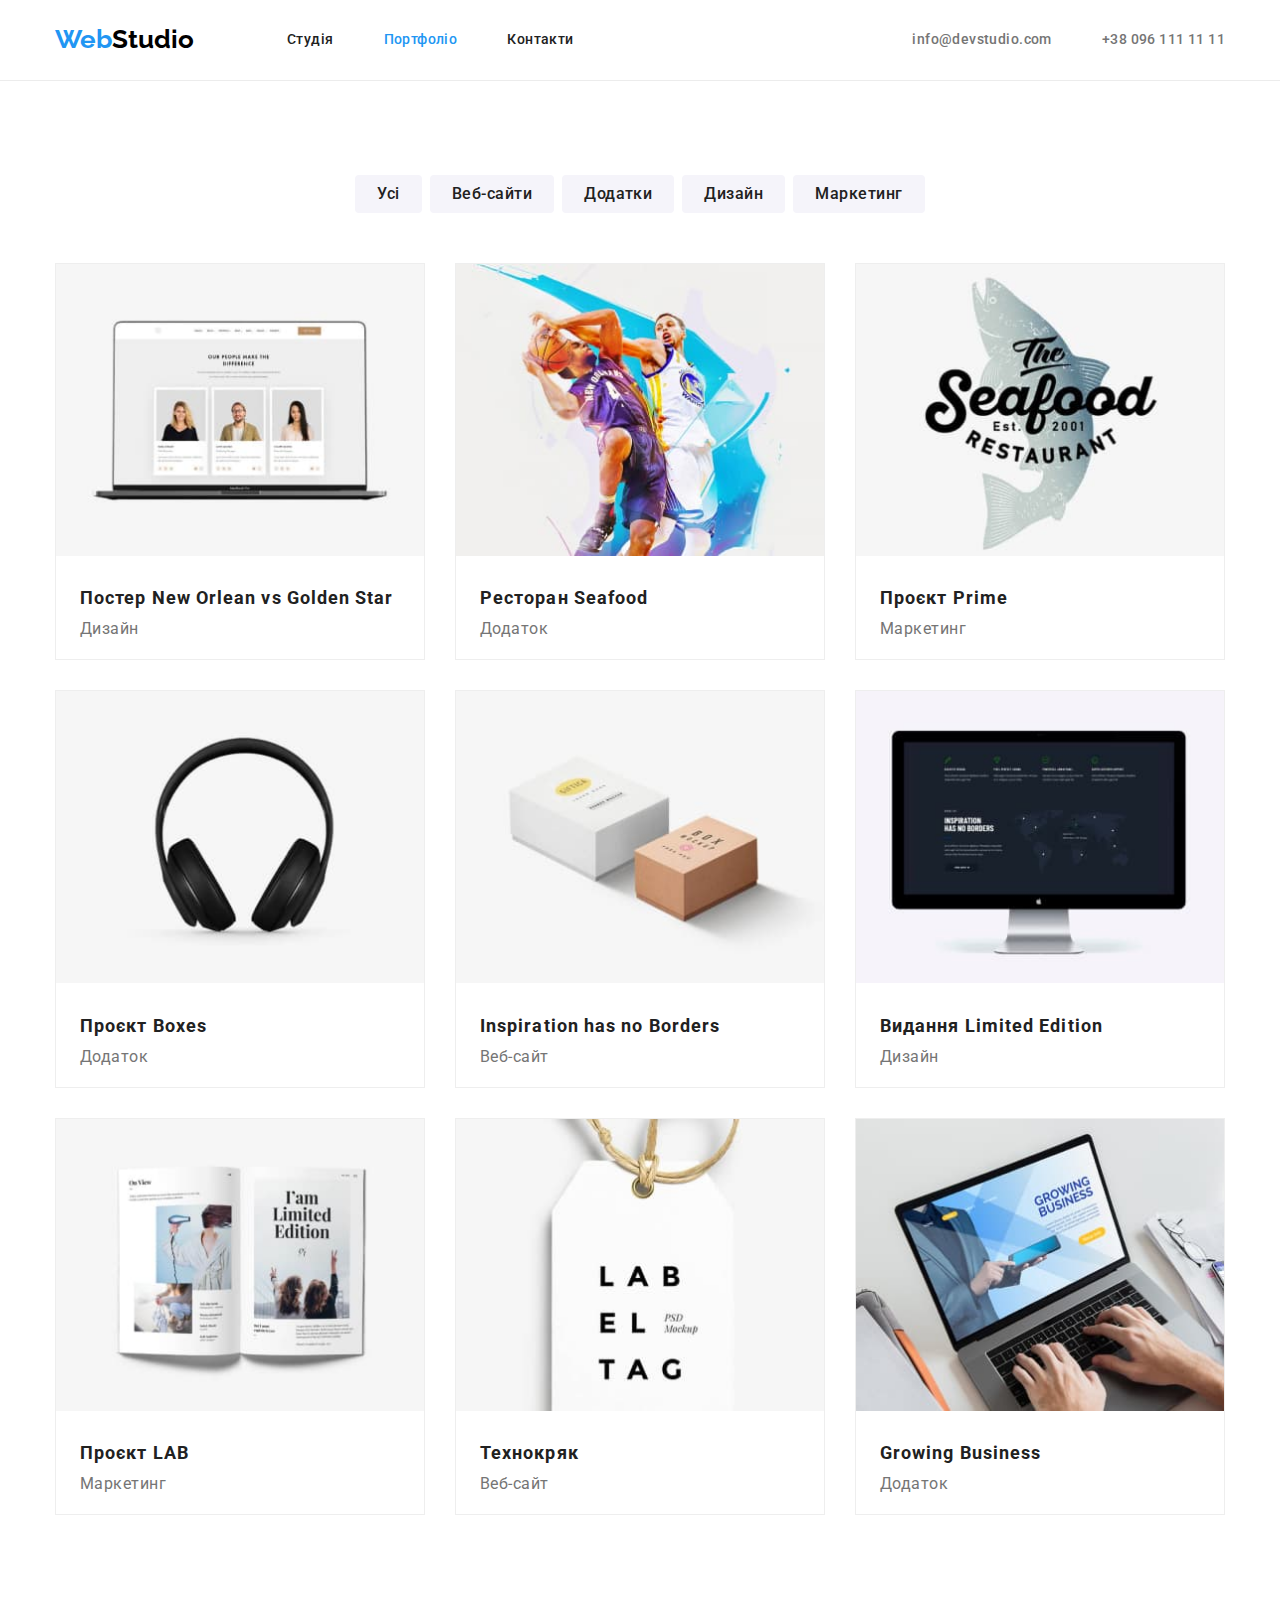
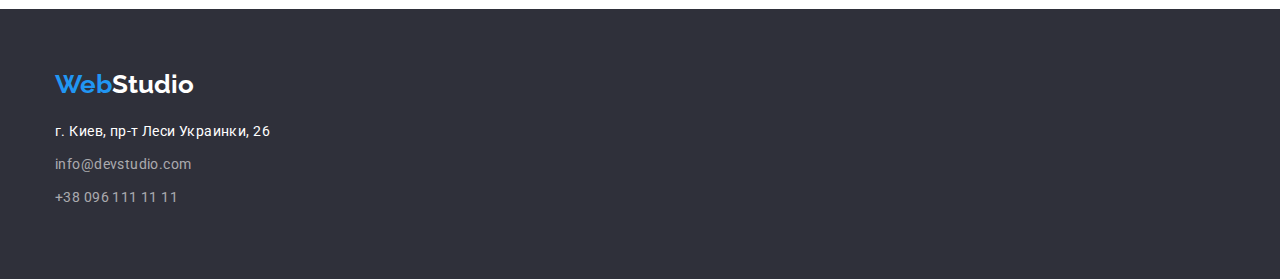
==== portfolio.html @ 9bb40a26 "Added Positioning" ====
<!DOCTYPE html>
<html lang="uk">
  <head>
    <meta charset="UTF-8" />
    <meta http-equiv="X-UA-Compatible" content="IE=edge" />
    <meta name="viewport" content="width=device-width, initial-scale=1.0" />
    <title>Домашнє завдання 3</title>
    <link rel="preconnect" href="https://fonts.googleapis.com" />
    <link rel="preconnect" href="https://fonts.gstatic.com" crossorigin />
    <link
      href="https://fonts.googleapis.com/css2?family=Raleway:wght@700&family=Roboto:wght@400;500;700;900&display=swap"
      rel="stylesheet"
    />
    <link
      rel="stylesheet"
      href="https://cdnjs.cloudflare.com/ajax/libs/modern-normalize/1.1.0/modern-normalize.min.css"
    />
    <link rel="stylesheet" href="css/styles.css" />
  </head>

  <body>
    <!--Хедер-->
    <header class="page-header">
      <nav class="container main-nav">
        <a class="logo" href="/">
          <span class="logo-accent" lang="en">Web</span>Studio
        </a>
        <ul class="site-nav list">
          <li class="list-item">
            <a class="nav-link" href="./index.html">Студія</a>
          </li>
          <li class="list-item">
            <a class="nav-link current" href="./portfolio.html">Портфоліо</a>
          </li>
          <li class="list-item">
            <a class="nav-link" href="#">Контакти</a>
          </li>
        </ul>

        <ul class="contact-nav list">
          <li class="list-item">
            <a class="nav-link" href="mailto:info@devstudio.com"
              >info@devstudio.com</a
            >
          </li>
          <li class="list-item">
            <a class="nav-link" href="tel:+380961111111">+38 096 111 11 11</a>
          </li>
        </ul>
      </nav>
    </header>

    <main>
      <!--Works-->
      <section class="section">
        <div class="container">
          <h1 hidden>Наші роботи</h1>
          <ul class="list btn-list">
            <li class="item">
              <button class="button" type="button">Усі</button>
            </li>
            <li class="item">
              <button class="button" type="button">Веб-сайти</button>
            </li>
            <li class="item">
              <button class="button" type="button">Додатки</button>
            </li>
            <li class="item">
              <button class="button" type="button">Дизайн</button>
            </li>
            <li class="item">
              <button class="button" type="button">Маркетинг</button>
            </li>
          </ul>

          <ul class="list work-list">
            <li class="work">
              <img
                class="work-img"
                src="./images/img-2-1.jpg"
                alt="Монітор -ноутбука-з-трьома картками"
                width="370"
              />
              <h2 class="work-title">
                Постер <span lang="en">New Orlean vs Golden Star</span>
              </h2>
              <p class="work-kind">Дизайн</p>
            </li>
            <li class="work">
              <img
                class="work-img"
                src="./images/img-2-2.jpg"
                alt="Два-баскітболісти-з-м'ячем"
                width="370"
              />
              <h2 class="work-title">
                Ресторан <span lang="en">Seafood</span>
              </h2>
              <p class="work-kind">Додаток</p>
            </li>
            <li class="work">
              <img
                class="work-img"
                src="./images/img-2-3.jpg"
                alt="Логотип-ресторану"
                width="370"
              />
              <h2 class="work-title">Проєкт <span lang="en">Prime</span></h2>
              <p class="work-kind">Маркетинг</p>
            </li>
            <li class="work">
              <img
                class="work-img"
                src="./images/img-2-4.jpg"
                alt="Навушники"
                width="370"
              />
              <h2 class="work-title">Проєкт <span lang="en">Boxes</span></h2>
              <p class="work-kind">Додаток</p>
            </li>
            <li class="work">
              <img
                class="work-img"
                src="./images/img-2-5.jpg"
                alt="Дві-подарункові-коробки"
                width="370"
              />
              <h2 class="work-title" lang="en">Inspiration has no Borders</h2>
              <p class="work-kind">Веб-сайт</p>
            </li>
            <li class="work">
              <img
                class="work-img"
                src="./images/img-2-6.jpg"
                alt="Монітор-комп'ютера"
                width="370"
              />
              <h2 class="work-title">
                Видання <span lang="en">Limited Edition</span>
              </h2>
              <p class="work-kind">Дизайн</p>
            </li>
            <li class="work">
              <img
                class="work-img"
                src="./images/img-2-7.jpg"
                alt="Розкрита-книжка"
                width="370"
              />
              <h2 class="work-title">Проєкт <span lang="en">LAB</span></h2>
              <p class="work-kind">Маркетинг</p>
            </li>
            <li class="work">
              <img
                class="work-img"
                src="./images/img-2-8.jpg"
                alt="Лейбл"
                width="370"
              />
              <h2 class="work-title">Технокряк</h2>
              <p class="work-kind">Веб-сайт</p>
            </li>
            <li class="work">
              <img
                class="work-img"
                src="./images/img-2-9.jpg"
                alt="Ноутбук-з-руками-на-клавіатурі"
                width="370"
              />
              <h2 class="work-title" lang="en">Growing Business</h2>
              <p class="work-kind">Додаток</p>
            </li>
          </ul>
        </div>
      </section>
    </main>

    <!--Футер-->
    <footer class="footer">
      <div class="container">
        <a class="logo-footer" href="/">
          <span class="logo-accent" lang="en">Web</span
          ><span class="logo-white" lang="en">Studio</span></a
        >
        <address>
          <ul class="list">
            <li>
              <a
                class="link-address"
                href="https://goo.gl/maps/CPtrU1FHBa2aNyZL9"
                target="_blank"
                rel="noopener noreferrer nofollow"
                >г. Киев, пр-т Леси Украинки, 26</a
              >
            </li>
            <li>
              <a class="link-footer" href="mailto:info@devstudio.com" lang="en"
                >info@devstudio.com</a
              >
            </li>
            <li>
              <a class="link-footer" href="tel:+380961111111"
                >+38 096 111 11 11</a
              >
            </li>
          </ul>
        </address>
      </div>
    </footer>
  </body>
</html>
---- css/styles.css ----
html {
    box-sizing: border-box;
}

*,
*::before,
*::after {
    box-sizing: inherit;
}

:root {
    --primary-text-color: #212121;
    --secondary-text-color: #757575;
    --accent-color: #2196F3;
    --primary-bg-color:#ffff;
    --secondary-bg-color: #F5F4FA;
    --footer-color: #2F303A;
    --logo-color: #000000;
    --btn-hover: #188CE8;
}
body {
    color: var(--primary-text-color);
    font-family: Roboto, sans-serif;
    margin: 0px;
}

.list {
    list-style: none;
    padding-left: 0;
    margin: 0;
}

.container {
    width: 1200px;
    margin-left: auto;
    margin-right: auto;
    padding: 0 15px;
}

.section {
    padding-top: 94px;
    padding-bottom: 94px;
}

/* Header */
.logo,
.logo-footer {
    text-decoration: none;
    font-family: Raleway, sans-serif;
    font-size: 26px;
    font-weight: 700;
    line-height: 1.2;
    color: var(--logo-color);
}
.logo-footer {
        display: inline-block;
        margin-bottom: 20px;
}
.logo-accent{
    color: var(--accent-color);
}

.main-nav {
    align-items: center;
}

.contact-nav {
    margin-left: auto;
}

.site-nav {
    margin-left: 93px;
    display: block;
}

.site-nav,
.contact-nav,
.main-nav{
    display: flex;
}

.page-header {
    border-bottom: 1px solid rgba(236, 236, 236, 1);
}

/* .site-nav .item:not(:last-child){
    margin-right: 50px;
} */

.site-nav .list-item + .list-item,
.contact-nav .list-item + .list-item {
    margin-left: 50px;
}
.nav-link {
    font-size: 14px;
    font-weight: 500;
    line-height: 1.14;
    letter-spacing: 0.03em;
    color: var(--primary-text-color);
    text-decoration: none;
    padding-top: 32px;
    padding-bottom: 32px;
    display: block;
}

.contact-nav .nav-link {
    color: var(--secondary-text-color);
}

.current {
    color: var(--accent-color);
}

.nav-link:hover,
.nav-link:focus,
.link-footer:hover,
.link-footer:focus,
.link-address:hover,
.link-address:focus {
    color: var(--accent-color);
}
/* End Header */

/*Hero Section*/
.hero-section {
    background-color: var(--footer-color);
    padding: 200px 0;
    text-align: center;
}

.hero-title {
    font-weight: 900;
    font-size: 44px;
    line-height: 1.4;
    letter-spacing: 0.06em;
    text-transform: uppercase;
    color: #fff;
    margin: 0 auto 30px;
    width: 696px;
}

.hero-button { 
    color: #fff;
    background: var(--accent-color);
    font-family:inherit;
    font-size: 16px;
    font-weight: 700;
    line-height: 1.9;
    letter-spacing: 0.03em;
    border: 0;
    border-radius: 4px; 
    padding: 10px 32px;
    cursor: pointer; 
    display: block;
    margin: 0 auto;   
}

.hero-button:hover,
.hero-button:focus {
    box-shadow: 0px 4px 4px rgba(0, 0, 0, 0.15);
    border-radius: 4px;
    background: var(--btn-hover);
}

/* End Hero Section*/

/* Pluses */
.pluses-section {
    padding-bottom: 0;
}
.pluses-title {
    font-weight: 700;
    font-size: 14px;
    line-height: 1.2;
    letter-spacing: 0.03em;
    text-transform: uppercase;
    margin: 0 0 10px;
}   
.pluses-description {
    font-size: 14px;
    line-height: 1.7;
    letter-spacing: 0.03em;
    color: var(--secondary-text-color);
    margin: 0;
}

.pluses-list,
.list-services,
.team-list,
.work-list {
    display: flex;
    flex-wrap: wrap;
    gap: 30px;
}

.plus {
    flex-basis: calc((100% - 90px) / 4);
}
/* 

/*End Pluses */

.section-title {
    font-size: 36px;
    font-weight: 700;
    line-height: 1.17;
    letter-spacing: 0.03em;
    text-align: center;
    margin: 0 0 50px;
}

/* Team */
.team-name {
    font-size: 16px;
    font-weight: 500;
    line-height: 1.2;
    letter-spacing: 0.03em;
    text-align: center;
    margin: 0 0 10px;
}

.team-img {
    margin-bottom: 30px;
}

.img-services {
    display: block;
}

.position {
    margin: 0 0 30px;
    text-align: center;
    color: var(--secondary-text-color);
    font-size: 16px;
    line-height: 1.87;
    letter-spacing: 0.03em;
    
}
/* End Team */
.team-section {
    background-color: var(--secondary-bg-color);
    padding-top: 94px;
    padding-bottom: 94px;
}

.person {
    background: var(--primary-bg-color);
    box-shadow: 0px 1px 3px rgba(0, 0, 0, 0.12), 0px 1px 1px rgba(0, 0, 0, 0.14), 0px 2px 1px rgba(0, 0, 0, 0.2);
    border-radius: 0px 0px 4px 4px;
    flex-basis: calc((100% - 90px) / 4);
}

/* Footer */
.logo-white {
    color: #fff;   
}

.footer {
    background-color: var(--footer-color);
    padding: 60px 0;
}

.link-footer {
    font-size: 14px;
    line-height: 1.7;
    letter-spacing: 0.03em;
    font-style: normal;
    color: rgba(255, 255, 255, 0.6);
    text-decoration: none;
    display: inline-block;
    margin-bottom: 9px;
}

.link-address {
    font-size: 14px;
    line-height: 1.7;
    letter-spacing: 0.03em;
    font-style: normal;
    color: #ffff;
    text-decoration: none;
    display: inline-block;
    margin-bottom: 9px;
}
/* End Footer */

/* Portfolio */
/* Works */
.work-title {
    font-size: 18px;
    font-weight: 700;
    line-height: 2;
    letter-spacing: 0.06em;
    margin: 0 24px 4px;
}

.work-kind {
    color: var(--secondary-text-color);
    font-size: 16px;
    line-height: 1.17;
    letter-spacing: 0.03em;
    margin: 0 24px 20px;
}

.work-img {
    margin-bottom: 20px;
    width: 368px;

}

.work {
    background: var(--primary-bg-color);
    border: 1px solid rgba(238, 238, 238, 1);
    flex-basis: calc((100% - 60px) / 3);
}

.btn-list {
    display: flex;
    justify-content: center;
    margin-bottom: 50px;
}

.button {
    font-family: inherit;
    font-size: 16px;
    font-weight: 500;
    line-height: 1.6;
    letter-spacing: 0.03em;
    color: var(--primary-text-color);
    background: var(--secondary-bg-color);
    border: 0;
    border-radius: 4px;
    padding: 6px 22px;
    cursor: pointer;
}

.button:hover,
.button:focus {
    color: #fff;
    background: var(--accent-color);
    box-shadow: 0px 3px 1px rgba(0, 0, 0, 0.1), 0px 1px 2px rgba(0, 0, 0, 0.08), 0px 2px 2px rgba(0, 0, 0, 0.12);
}

.btn-list .item +.item {
    margin-left: 8px;
}
/* End Portfolio */
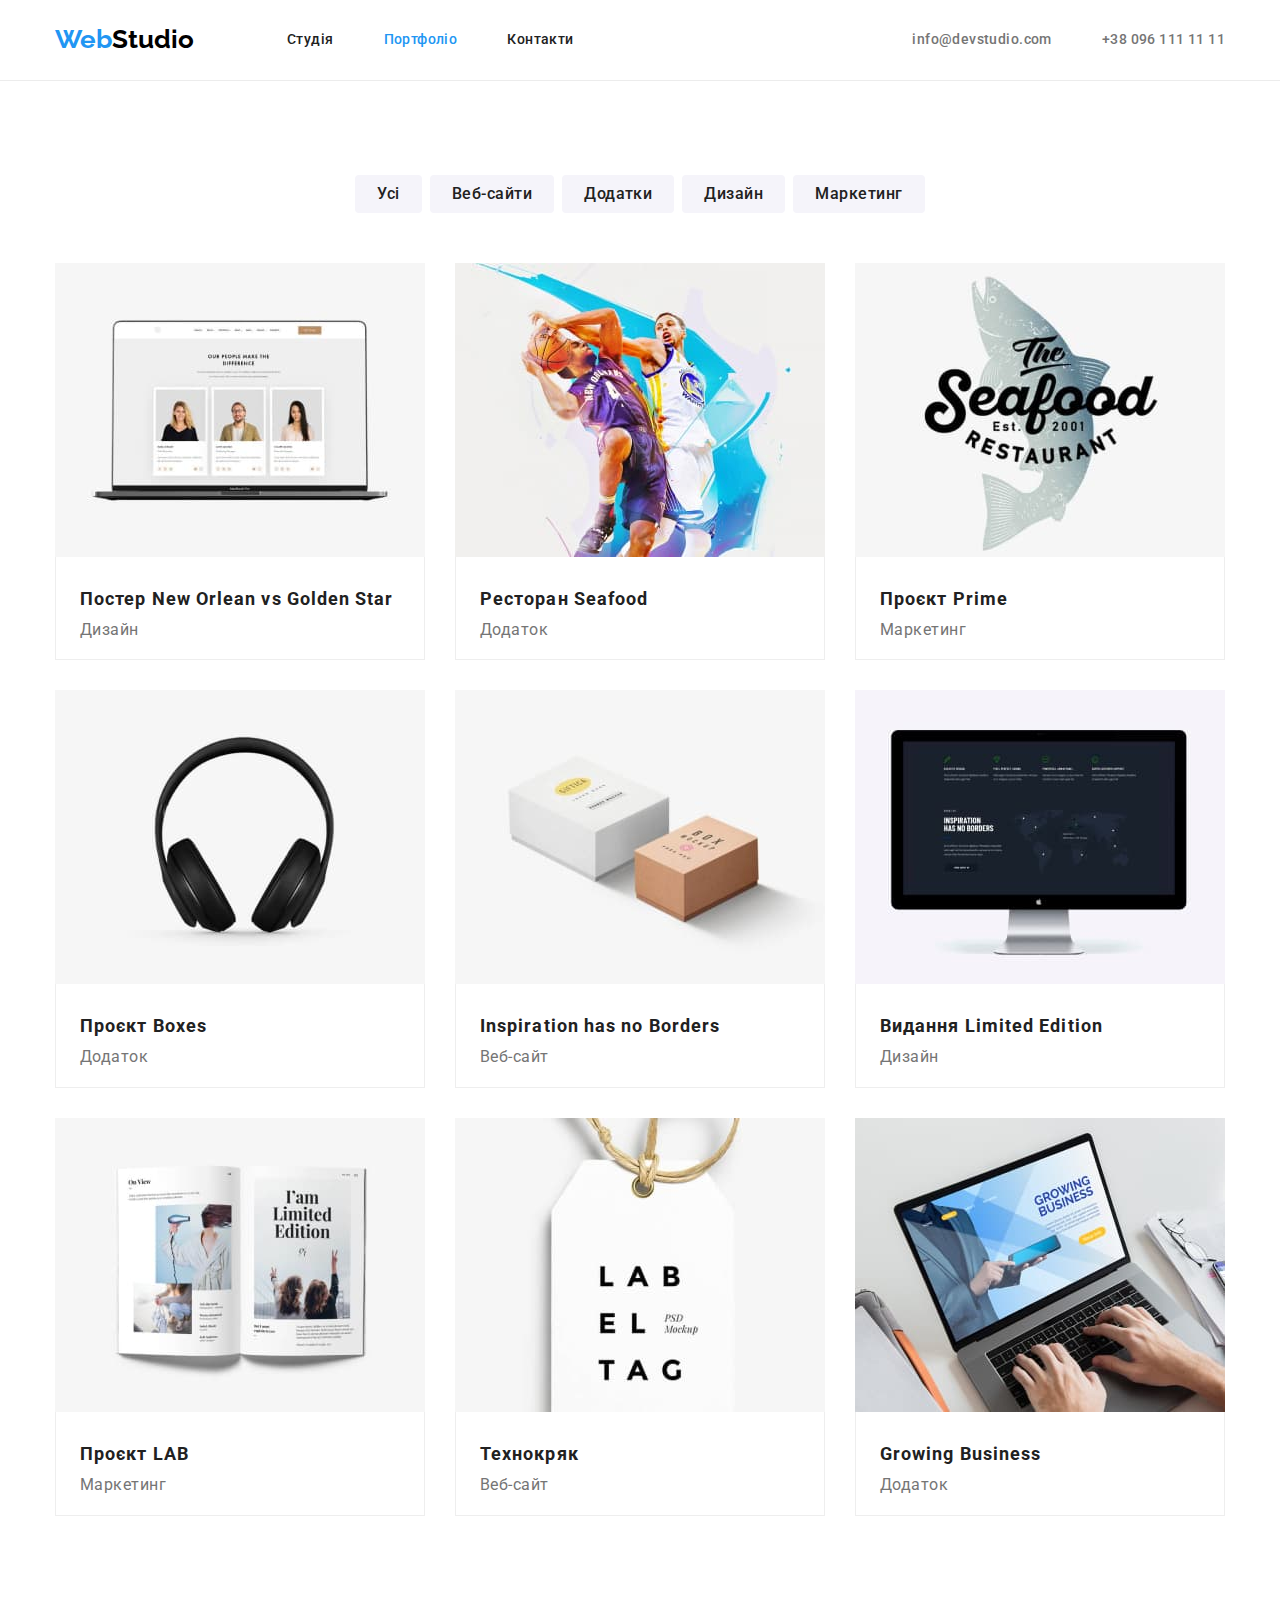
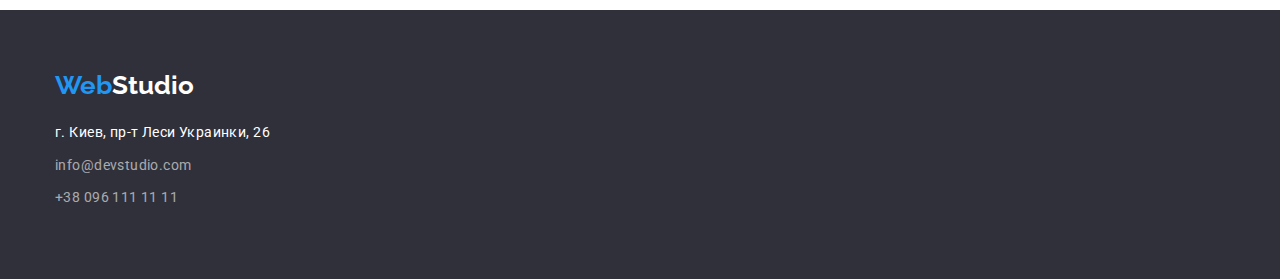
==== commit f342334b: "Added card border" ====
--- a/portfolio.html
+++ b/portfolio.html
@@ -81,10 +81,12 @@
                 alt="Монітор -ноутбука-з-трьома картками"
                 width="370"
               />
-              <h2 class="work-title">
-                Постер <span lang="en">New Orlean vs Golden Star</span>
-              </h2>
-              <p class="work-kind">Дизайн</p>
+              <div class="border">
+                <h2 class="work-title">
+                  Постер <span lang="en">New Orlean vs Golden Star</span>
+                </h2>
+                <p class="work-kind">Дизайн</p>
+              </div>
             </li>
             <li class="work">
               <img
@@ -93,11 +95,14 @@
                 alt="Два-баскітболісти-з-м'ячем"
                 width="370"
               />
-              <h2 class="work-title">
-                Ресторан <span lang="en">Seafood</span>
-              </h2>
-              <p class="work-kind">Додаток</p>
-            </li>
+              <div class="border">
+                <h2 class="work-title">
+                  Ресторан <span lang="en">Seafood</span>
+                </h2>
+                <p class="work-kind">Додаток</p>
+              </div>
+            </li>
+
             <li class="work">
               <img
                 class="work-img"
@@ -105,8 +110,10 @@
                 alt="Логотип-ресторану"
                 width="370"
               />
-              <h2 class="work-title">Проєкт <span lang="en">Prime</span></h2>
-              <p class="work-kind">Маркетинг</p>
+              <div class="border">
+                <h2 class="work-title">Проєкт <span lang="en">Prime</span></h2>
+                <p class="work-kind">Маркетинг</p>
+              </div>
             </li>
             <li class="work">
               <img
@@ -115,8 +122,10 @@
                 alt="Навушники"
                 width="370"
               />
-              <h2 class="work-title">Проєкт <span lang="en">Boxes</span></h2>
-              <p class="work-kind">Додаток</p>
+              <div class="border">
+                <h2 class="work-title">Проєкт <span lang="en">Boxes</span></h2>
+                <p class="work-kind">Додаток</p>
+              </div>
             </li>
             <li class="work">
               <img
@@ -125,8 +134,10 @@
                 alt="Дві-подарункові-коробки"
                 width="370"
               />
-              <h2 class="work-title" lang="en">Inspiration has no Borders</h2>
-              <p class="work-kind">Веб-сайт</p>
+              <div class="border">
+                <h2 class="work-title" lang="en">Inspiration has no Borders</h2>
+                <p class="work-kind">Веб-сайт</p>
+              </div>
             </li>
             <li class="work">
               <img
@@ -135,10 +146,12 @@
                 alt="Монітор-комп'ютера"
                 width="370"
               />
-              <h2 class="work-title">
-                Видання <span lang="en">Limited Edition</span>
-              </h2>
-              <p class="work-kind">Дизайн</p>
+              <div class="border">
+                <h2 class="work-title">
+                  Видання <span lang="en">Limited Edition</span>
+                </h2>
+                <p class="work-kind">Дизайн</p>
+              </div>
             </li>
             <li class="work">
               <img
@@ -147,8 +160,10 @@
                 alt="Розкрита-книжка"
                 width="370"
               />
-              <h2 class="work-title">Проєкт <span lang="en">LAB</span></h2>
-              <p class="work-kind">Маркетинг</p>
+              <div class="border">
+                <h2 class="work-title">Проєкт <span lang="en">LAB</span></h2>
+                <p class="work-kind">Маркетинг</p>
+              </div>
             </li>
             <li class="work">
               <img
@@ -157,8 +172,10 @@
                 alt="Лейбл"
                 width="370"
               />
-              <h2 class="work-title">Технокряк</h2>
-              <p class="work-kind">Веб-сайт</p>
+              <div class="border">
+                <h2 class="work-title">Технокряк</h2>
+                <p class="work-kind">Веб-сайт</p>
+              </div>
             </li>
             <li class="work">
               <img
@@ -167,8 +184,10 @@
                 alt="Ноутбук-з-руками-на-клавіатурі"
                 width="370"
               />
-              <h2 class="work-title" lang="en">Growing Business</h2>
-              <p class="work-kind">Додаток</p>
+              <div class="border">
+                <h2 class="work-title" lang="en">Growing Business</h2>
+                <p class="work-kind">Додаток</p>
+              </div>
             </li>
           </ul>
         </div>
--- a/css/styles.css
+++ b/css/styles.css
@@ -290,7 +290,8 @@
     font-weight: 700;
     line-height: 2;
     letter-spacing: 0.06em;
-    margin: 0 24px 4px;
+    padding: 24px 24px 0px;
+    margin: 0 0 4px;
 }
 
 .work-kind {
@@ -298,20 +299,24 @@
     font-size: 16px;
     line-height: 1.17;
     letter-spacing: 0.03em;
-    margin: 0 24px 20px;
+    padding: 0 24px 20px;
+    margin: 0;
 }
 
 .work-img {
-    margin-bottom: 20px;
-    width: 368px;
-
+    display: block;
 }
 
 .work {
     background: var(--primary-bg-color);
-    border: 1px solid rgba(238, 238, 238, 1);
     flex-basis: calc((100% - 60px) / 3);
-}
+    }
+
+.border {
+    border-bottom: 1px solid rgba(238, 238, 238, 1);
+    border-left: 1px solid rgba(238, 238, 238, 1);
+    border-right: 1px solid rgba(238, 238, 238, 1);
+    }
 
 .btn-list {
     display: flex;
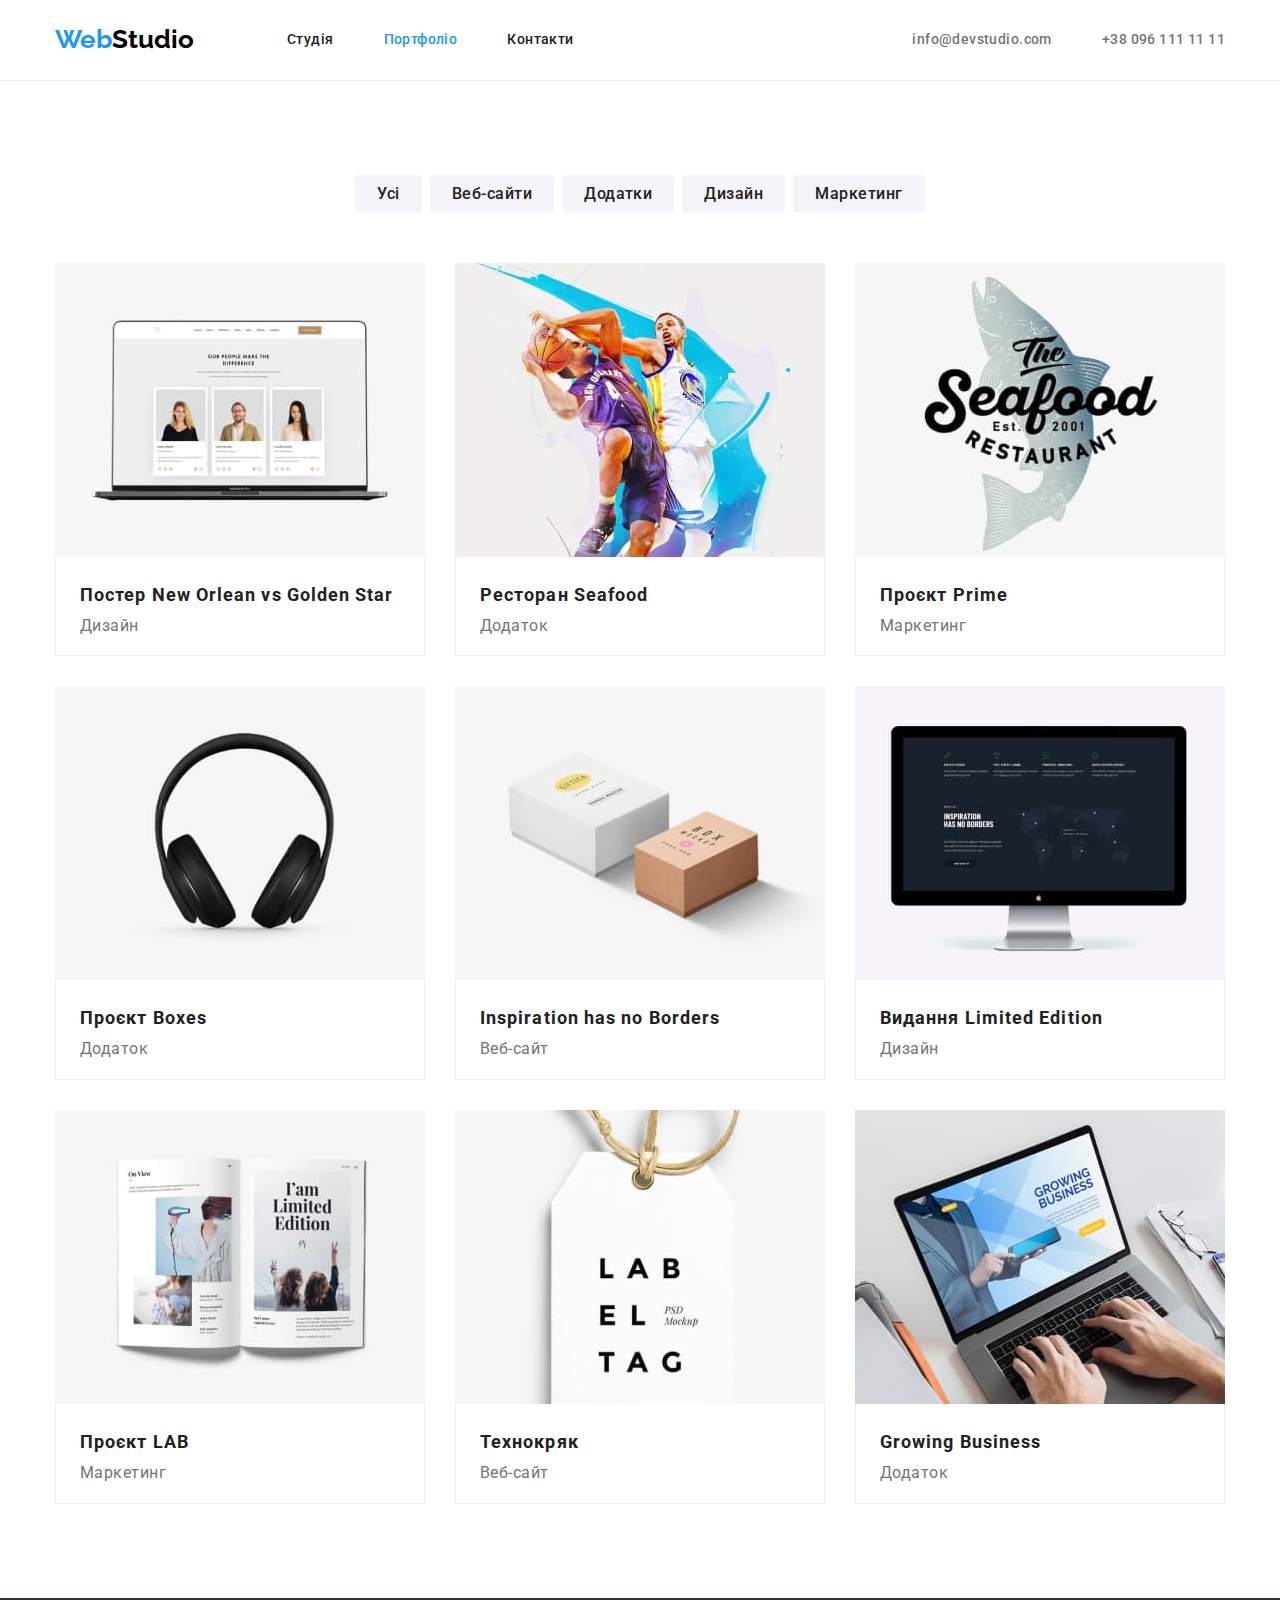
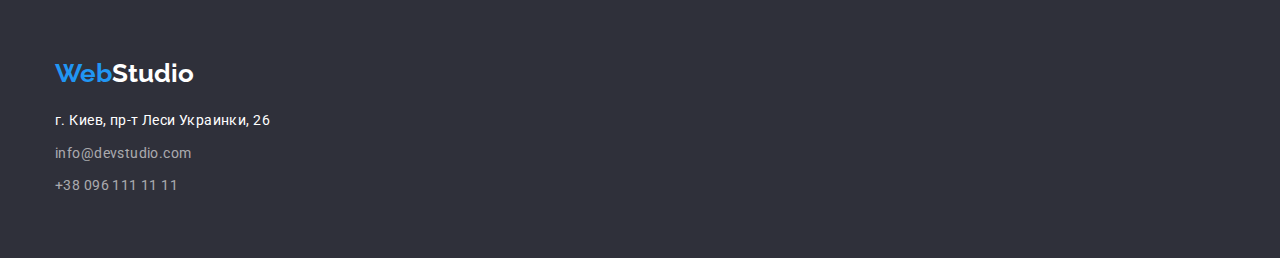
==== commit 768d20a7: "Added mentor edits" ====
--- a/portfolio.html
+++ b/portfolio.html
@@ -81,7 +81,7 @@
                 alt="Монітор -ноутбука-з-трьома картками"
                 width="370"
               />
-              <div class="border">
+              <div class="work-info">
                 <h2 class="work-title">
                   Постер <span lang="en">New Orlean vs Golden Star</span>
                 </h2>
@@ -95,7 +95,7 @@
                 alt="Два-баскітболісти-з-м'ячем"
                 width="370"
               />
-              <div class="border">
+              <div class="work-info">
                 <h2 class="work-title">
                   Ресторан <span lang="en">Seafood</span>
                 </h2>
@@ -110,7 +110,7 @@
                 alt="Логотип-ресторану"
                 width="370"
               />
-              <div class="border">
+              <div class="work-info">
                 <h2 class="work-title">Проєкт <span lang="en">Prime</span></h2>
                 <p class="work-kind">Маркетинг</p>
               </div>
@@ -122,7 +122,7 @@
                 alt="Навушники"
                 width="370"
               />
-              <div class="border">
+              <div class="work-info">
                 <h2 class="work-title">Проєкт <span lang="en">Boxes</span></h2>
                 <p class="work-kind">Додаток</p>
               </div>
@@ -134,7 +134,7 @@
                 alt="Дві-подарункові-коробки"
                 width="370"
               />
-              <div class="border">
+              <div class="work-info">
                 <h2 class="work-title" lang="en">Inspiration has no Borders</h2>
                 <p class="work-kind">Веб-сайт</p>
               </div>
@@ -146,7 +146,7 @@
                 alt="Монітор-комп'ютера"
                 width="370"
               />
-              <div class="border">
+              <div class="work-info">
                 <h2 class="work-title">
                   Видання <span lang="en">Limited Edition</span>
                 </h2>
@@ -160,7 +160,7 @@
                 alt="Розкрита-книжка"
                 width="370"
               />
-              <div class="border">
+              <div class="work-info">
                 <h2 class="work-title">Проєкт <span lang="en">LAB</span></h2>
                 <p class="work-kind">Маркетинг</p>
               </div>
@@ -172,7 +172,7 @@
                 alt="Лейбл"
                 width="370"
               />
-              <div class="border">
+              <div class="work-info">
                 <h2 class="work-title">Технокряк</h2>
                 <p class="work-kind">Веб-сайт</p>
               </div>
@@ -184,7 +184,7 @@
                 alt="Ноутбук-з-руками-на-клавіатурі"
                 width="370"
               />
-              <div class="border">
+              <div class="work-info">
                 <h2 class="work-title" lang="en">Growing Business</h2>
                 <p class="work-kind">Додаток</p>
               </div>
@@ -213,12 +213,12 @@
               >
             </li>
             <li>
-              <a class="link-footer" href="mailto:info@devstudio.com" lang="en"
+              <a class="link-email" href="mailto:info@devstudio.com" lang="en"
                 >info@devstudio.com</a
               >
             </li>
             <li>
-              <a class="link-footer" href="tel:+380961111111"
+              <a class="link-phone" href="tel:+380961111111"
                 >+38 096 111 11 11</a
               >
             </li>
--- a/css/styles.css
+++ b/css/styles.css
@@ -83,10 +83,6 @@
     border-bottom: 1px solid rgba(236, 236, 236, 1);
 }
 
-/* .site-nav .item:not(:last-child){
-    margin-right: 50px;
-} */
-
 .site-nav .list-item + .list-item,
 .contact-nav .list-item + .list-item {
     margin-left: 50px;
@@ -113,8 +109,10 @@
 
 .nav-link:hover,
 .nav-link:focus,
-.link-footer:hover,
-.link-footer:focus,
+.link-email:hover,
+.link-email:focus,
+.link-phone:hover,
+.link-phone:focus,
 .link-address:hover,
 .link-address:focus {
     color: var(--accent-color);
@@ -228,13 +226,16 @@
 }
 
 .position {
-    margin: 0 0 30px;
     text-align: center;
     color: var(--secondary-text-color);
     font-size: 16px;
-    line-height: 1.87;
-    letter-spacing: 0.03em;
-    
+    line-height: 1.2;
+    letter-spacing: 0.03em;
+    margin: 0;
+}
+
+.team-info {
+    margin-bottom: 30px;
 }
 /* End Team */
 .team-section {
@@ -260,7 +261,8 @@
     padding: 60px 0;
 }
 
-.link-footer {
+.link-email,
+.link-phone {
     font-size: 14px;
     line-height: 1.7;
     letter-spacing: 0.03em;
@@ -268,6 +270,9 @@
     color: rgba(255, 255, 255, 0.6);
     text-decoration: none;
     display: inline-block;
+}
+
+.link-email{
     margin-bottom: 9px;
 }
 
@@ -290,7 +295,6 @@
     font-weight: 700;
     line-height: 2;
     letter-spacing: 0.06em;
-    padding: 24px 24px 0px;
     margin: 0 0 4px;
 }
 
@@ -299,7 +303,6 @@
     font-size: 16px;
     line-height: 1.17;
     letter-spacing: 0.03em;
-    padding: 0 24px 20px;
     margin: 0;
 }
 
@@ -312,10 +315,11 @@
     flex-basis: calc((100% - 60px) / 3);
     }
 
-.border {
+.work-info {
     border-bottom: 1px solid rgba(238, 238, 238, 1);
     border-left: 1px solid rgba(238, 238, 238, 1);
     border-right: 1px solid rgba(238, 238, 238, 1);
+    padding: 20px 24px;
     }
 
 .btn-list {
@@ -348,4 +352,8 @@
 .btn-list .item +.item {
     margin-left: 8px;
 }
-/* End Portfolio */+/* End Portfolio */
+
+/* .site-nav .item:not(:last-child){
+    margin-right: 50px;
+} */